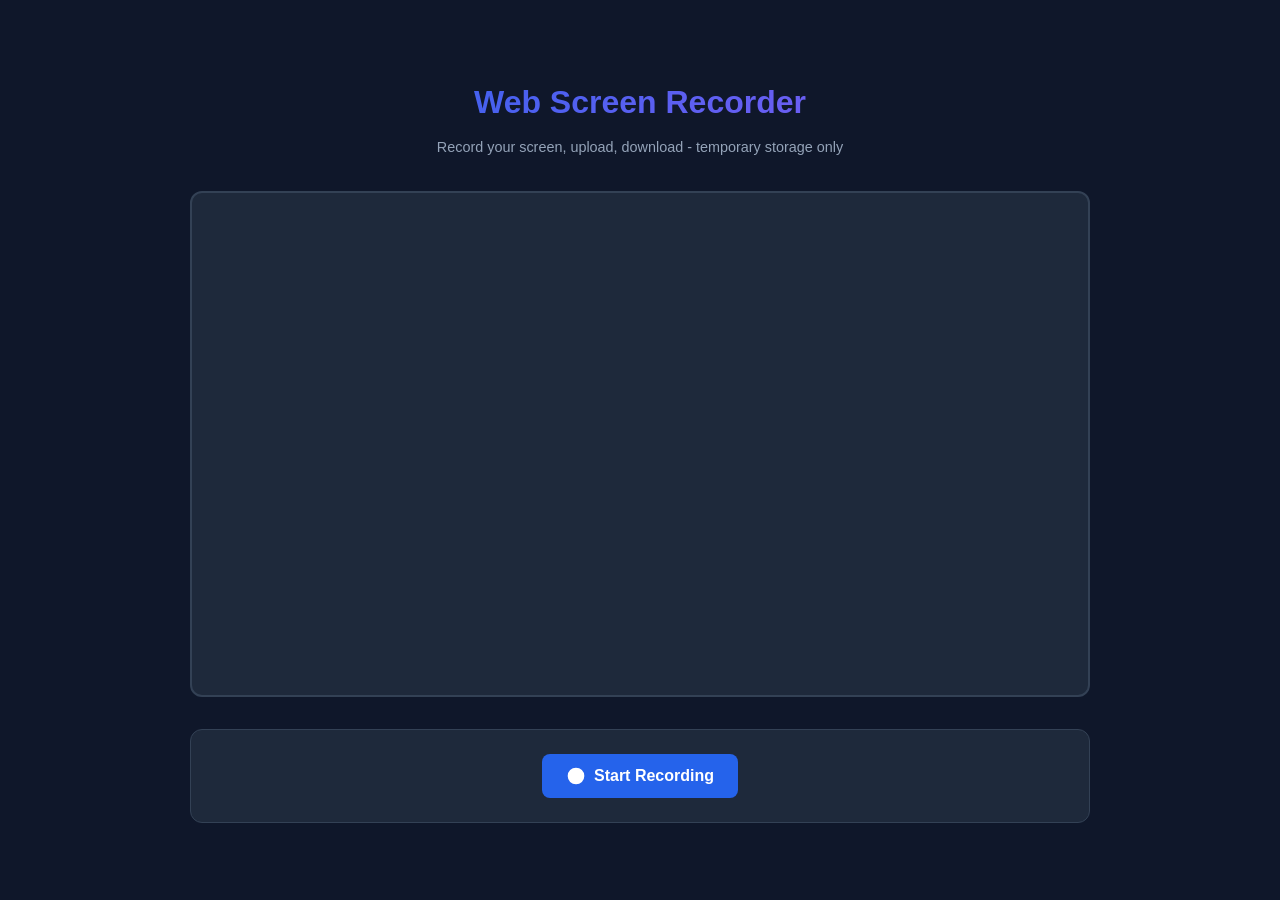
==== frontend/index.html @ 3c6b30fb "Initial commit: Screen recorder app with 3-hour support" ====
<!DOCTYPE html>
<html lang="en">
<head>
    <meta charset="UTF-8">
    <meta name="viewport" content="width=device-width, initial-scale=1.0">
    <title>Screen Recorder</title>
    <link rel="stylesheet" href="styles.css">
</head>
<body>
    <div class="container">
        <header>
            <h1>Web Screen Recorder</h1>
            <p class="subtitle">Record your screen, upload, download - temporary storage only</p>
        </header>

        <div class="video-section">
            <div class="video-container">
                <video id="liveVideo" autoplay muted playsinline></video>
                <video id="recordedVideo" controls></video>
            </div>
        </div>

        <div class="controls">
            <div id="idleControls" class="control-group">
                <button id="startBtn" class="btn btn-primary">
                    <svg width="20" height="20" viewBox="0 0 24 24" fill="currentColor">
                        <circle cx="12" cy="12" r="10"/>
                    </svg>
                    Start Recording
                </button>
            </div>

            <div id="recordingControls" class="control-group hidden">
                <div class="timer">
                    <span id="timerDisplay">00:00</span>
                </div>
                <button id="stopBtn" class="btn btn-danger">
                    <svg width="20" height="20" viewBox="0 0 24 24" fill="currentColor">
                        <rect x="6" y="6" width="12" height="12" rx="2"/>
                    </svg>
                    Stop Recording
                </button>
            </div>

            <div id="previewControls" class="control-group hidden">
                <button id="recordAgainBtn" class="btn btn-secondary">
                    Record Again
                </button>
                <button id="uploadBtn" class="btn btn-primary">
                    <svg width="20" height="20" viewBox="0 0 24 24" fill="none" stroke="currentColor" stroke-width="2">
                        <path d="M21 15v4a2 2 0 0 1-2 2H5a2 2 0 0 1-2-2v-4"/>
                        <polyline points="17,8 12,3 7,8"/>
                        <line x1="12" y1="3" x2="12" y2="15"/>
                    </svg>
                    Upload for Download
                </button>
            </div>

            <div id="uploadingControls" class="control-group hidden">
                <div class="progress">
                    <div class="spinner"></div>
                    <span>Uploading...</span>
                </div>
            </div>

            <div id="downloadControls" class="control-group hidden">
                <div class="info">
                    <svg width="20" height="20" viewBox="0 0 24 24" fill="none" stroke="currentColor" stroke-width="2">
                        <path d="M12 22s8-4 8-10V5l-8-3-8 3v7c0 6 8 10 8 10z"/>
                    </svg>
                    <span>Secure one-time download ready</span>
                </div>
                <a id="downloadLink" class="btn btn-success" href="#">
                    <svg width="20" height="20" viewBox="0 0 24 24" fill="none" stroke="currentColor" stroke-width="2">
                        <path d="M21 15v4a2 2 0 0 1-2 2H5a2 2 0 0 1-2-2v-4"/>
                        <polyline points="7,10 12,15 17,10"/>
                        <line x1="12" y1="15" x2="12" y2="3"/>
                    </svg>
                    Download Video
                </a>
                <button id="deleteBtn" class="btn btn-danger-small">
                    Delete
                </button>
            </div>

            <div id="expiredControls" class="control-group hidden">
                <div class="info info-warning">
                    <svg width="20" height="20" viewBox="0 0 24 24" fill="none" stroke="currentColor" stroke-width="2">
                        <circle cx="12" cy="12" r="10"/>
                        <line x1="12" y1="8" x2="12" y2="12"/>
                        <line x1="12" y1="16" x2="12.01" y2="16"/>
                    </svg>
                    <span>Download expired or deleted</span>
                </div>
                <button id="resetBtn" class="btn btn-secondary">
                    Record New Screen
                </button>
            </div>
        </div>

        <div id="message" class="message hidden"></div>
    </div>

    <script src="app.js"></script>
</body>
</html>
---- frontend/styles.css ----
* {
    margin: 0;
    padding: 0;
    box-sizing: border-box;
}

:root {
    --primary: #2563eb;
    --primary-hover: #1d4ed8;
    --danger: #dc2626;
    --danger-hover: #b91c1c;
    --success: #16a34a;
    --success-hover: #15803d;
    --bg: #0f172a;
    --bg-card: #1e293b;
    --text: #f8fafc;
    --text-muted: #94a3b8;
    --border: #334155;
}

body {
    font-family: -apple-system, BlinkMacSystemFont, 'Segoe UI', Roboto, Oxygen, Ubuntu, sans-serif;
    background: var(--bg);
    color: var(--text);
    line-height: 1.6;
    min-height: 100vh;
    display: flex;
    align-items: center;
    justify-content: center;
    padding: 20px;
}

.container {
    max-width: 900px;
    width: 100%;
}

header {
    text-align: center;
    margin-bottom: 2rem;
}

header h1 {
    font-size: 2rem;
    font-weight: 700;
    margin-bottom: 0.5rem;
    background: linear-gradient(135deg, var(--primary), #8b5cf6);
    -webkit-background-clip: text;
    -webkit-text-fill-color: transparent;
    background-clip: text;
}

.subtitle {
    color: var(--text-muted);
    font-size: 0.9rem;
}

.video-section {
    margin-bottom: 2rem;
}

.video-container {
    background: var(--bg-card);
    border: 2px solid var(--border);
    border-radius: 12px;
    overflow: hidden;
    aspect-ratio: 16/9;
    position: relative;
}

video {
    width: 100%;
    height: 100%;
    object-fit: cover;
    display: block;
}

#recordedVideo {
    display: none;
}

.controls {
    background: var(--bg-card);
    border: 1px solid var(--border);
    border-radius: 12px;
    padding: 1.5rem;
}

.control-group {
    display: flex;
    flex-direction: column;
    align-items: center;
    gap: 1rem;
}

.control-group.hidden {
    display: none;
}

.timer {
    font-size: 3rem;
    font-weight: 700;
    font-family: 'Courier New', monospace;
    color: var(--danger);
    text-shadow: 0 0 20px rgba(220, 38, 38, 0.5);
}

.btn {
    display: inline-flex;
    align-items: center;
    gap: 0.5rem;
    padding: 0.75rem 1.5rem;
    border: none;
    border-radius: 8px;
    font-size: 1rem;
    font-weight: 600;
    cursor: pointer;
    transition: all 0.2s ease;
    text-decoration: none;
    color: white;
}

.btn:disabled {
    opacity: 0.5;
    cursor: not-allowed;
}

.btn-primary {
    background: var(--primary);
}

.btn-primary:hover:not(:disabled) {
    background: var(--primary-hover);
    transform: translateY(-2px);
    box-shadow: 0 4px 12px rgba(37, 99, 235, 0.4);
}

.btn-danger {
    background: var(--danger);
}

.btn-danger:hover:not(:disabled) {
    background: var(--danger-hover);
    transform: translateY(-2px);
    box-shadow: 0 4px 12px rgba(220, 38, 38, 0.4);
}

.btn-danger-small {
    background: var(--danger);
    padding: 0.5rem 1rem;
    font-size: 0.9rem;
}

.btn-danger-small:hover {
    background: var(--danger-hover);
}

.btn-secondary {
    background: var(--border);
    color: var(--text);
}

.btn-secondary:hover {
    background: #475569;
}

.btn-success {
    background: var(--success);
}

.btn-success:hover:not(:disabled) {
    background: var(--success-hover);
    transform: translateY(-2px);
    box-shadow: 0 4px 12px rgba(22, 163, 74, 0.4);
}

.progress {
    display: flex;
    align-items: center;
    gap: 1rem;
    color: var(--text-muted);
}

.spinner {
    width: 24px;
    height: 24px;
    border: 3px solid var(--border);
    border-top-color: var(--primary);
    border-radius: 50%;
    animation: spin 1s linear infinite;
}

@keyframes spin {
    to { transform: rotate(360deg); }
}

.info {
    display: inline-flex;
    align-items: center;
    gap: 0.5rem;
    padding: 0.75rem 1rem;
    background: rgba(22, 163, 74, 0.1);
    border: 1px solid var(--success);
    border-radius: 8px;
    color: var(--success);
}

.info-warning {
    background: rgba(220, 38, 38, 0.1);
    border-color: var(--danger);
    color: var(--danger);
}

.message {
    margin-top: 1.5rem;
    padding: 1rem;
    border-radius: 8px;
    text-align: center;
    font-weight: 500;
}

.message.hidden {
    display: none;
}

.message.error {
    background: rgba(220, 38, 38, 0.1);
    border: 1px solid var(--danger);
    color: var(--danger);
}

.message.success {
    background: rgba(22, 163, 74, 0.1);
    border: 1px solid var(--success);
    color: var(--success);
}

.message.info {
    background: rgba(37, 99, 235, 0.1);
    border: 1px solid var(--primary);
    color: var(--primary);
}

@media (max-width: 640px) {
    header h1 {
        font-size: 1.5rem;
    }

    .timer {
        font-size: 2.5rem;
    }

    .btn {
        width: 100%;
        justify-content: center;
    }
}
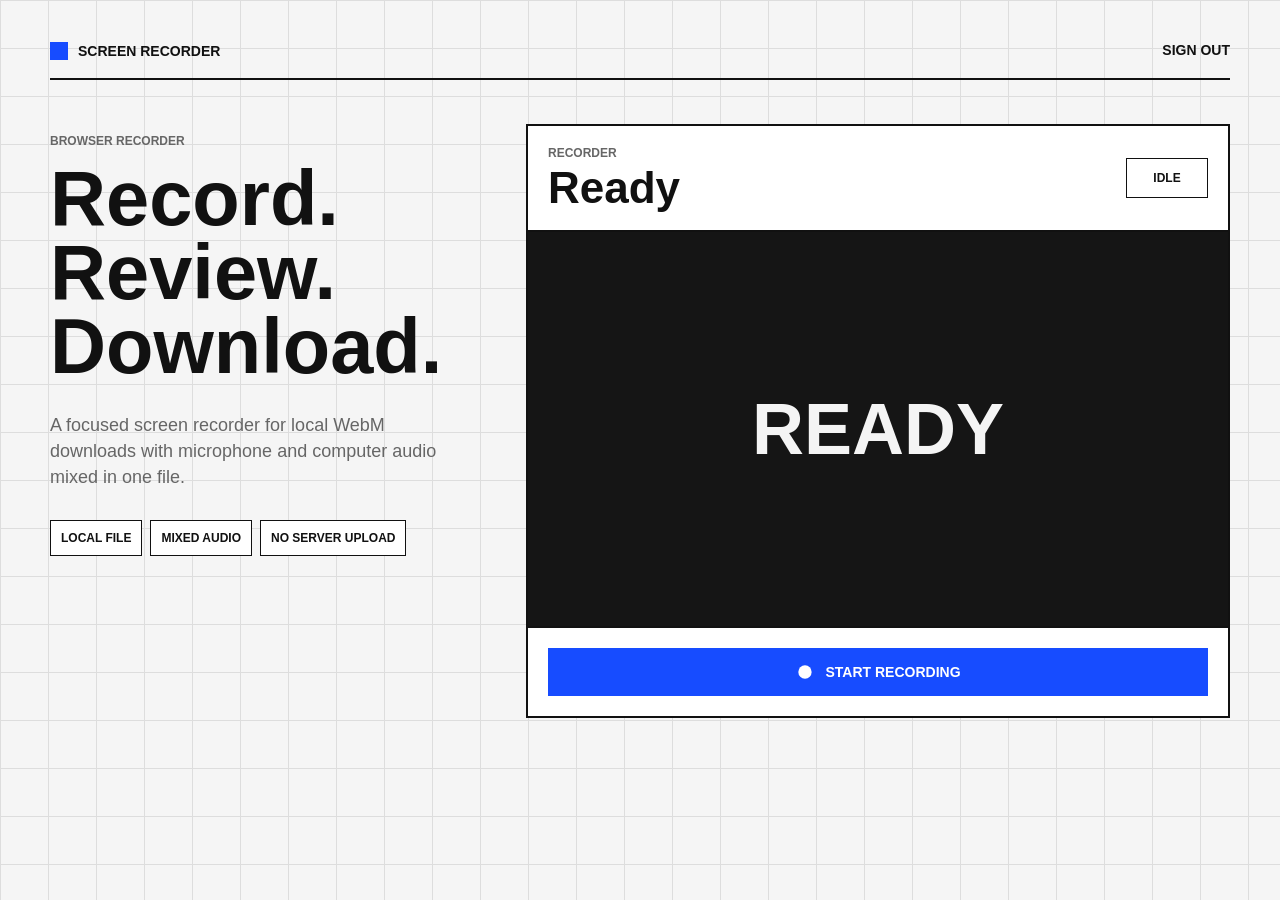
==== commit 50ef9998: "Update recorder direct download UI" ====
--- a/frontend/index.html
+++ b/frontend/index.html
@@ -4,103 +4,108 @@
     <meta charset="UTF-8">
     <meta name="viewport" content="width=device-width, initial-scale=1.0">
     <title>Screen Recorder</title>
-    <link rel="stylesheet" href="styles.css">
+    <link rel="stylesheet" href="styles.css?v=3.3.0">
 </head>
 <body>
-    <div class="container">
-        <header>
-            <h1>Web Screen Recorder</h1>
-            <p class="subtitle">Record your screen, upload, download - temporary storage only</p>
+    <div class="page-shell">
+        <header class="site-header" aria-label="Application header">
+            <a class="brand" href="/" aria-label="Screen Recorder home">
+                <span class="brand-mark" aria-hidden="true"></span>
+                <span>Screen Recorder</span>
+            </a>
+            <a class="logout-link" href="/auth/logout">Sign out</a>
         </header>
 
-        <div class="video-section">
-            <div class="video-container">
-                <video id="liveVideo" autoplay muted playsinline></video>
-                <video id="recordedVideo" controls></video>
-            </div>
-        </div>
+        <main class="hero-layout">
+            <section class="hero-copy" aria-labelledby="pageTitle">
+                <p class="eyebrow">Browser recorder</p>
+                <h1 id="pageTitle">Record. Review. Download.</h1>
+                <p class="hero-text">A focused screen recorder for local WebM downloads with microphone and computer audio mixed in one file.</p>
+                <div class="proof-row" aria-label="Recording properties">
+                    <span>Local file</span>
+                    <span>Mixed audio</span>
+                    <span>No server upload</span>
+                </div>
+            </section>
 
-        <div class="controls">
-            <div id="idleControls" class="control-group">
-                <button id="startBtn" class="btn btn-primary">
-                    <svg width="20" height="20" viewBox="0 0 24 24" fill="currentColor">
-                        <circle cx="12" cy="12" r="10"/>
-                    </svg>
-                    Start Recording
-                </button>
-            </div>
+            <section class="recorder-panel" aria-label="Screen recorder">
+                <div class="panel-header">
+                    <div>
+                        <p class="panel-kicker">Recorder</p>
+                        <h2 id="stateTitle">Ready</h2>
+                    </div>
+                    <div class="status-pill" id="statusPill">Idle</div>
+                </div>
 
-            <div id="recordingControls" class="control-group hidden">
-                <div class="timer">
-                    <span id="timerDisplay">00:00</span>
+                <div class="video-container" id="videoFrame" data-state="idle">
+                    <video id="liveVideo" autoplay muted playsinline></video>
+                    <video id="recordedVideo" controls></video>
                 </div>
-                <button id="stopBtn" class="btn btn-danger">
-                    <svg width="20" height="20" viewBox="0 0 24 24" fill="currentColor">
-                        <rect x="6" y="6" width="12" height="12" rx="2"/>
-                    </svg>
-                    Stop Recording
-                </button>
-            </div>
 
-            <div id="previewControls" class="control-group hidden">
-                <button id="recordAgainBtn" class="btn btn-secondary">
-                    Record Again
-                </button>
-                <button id="uploadBtn" class="btn btn-primary">
-                    <svg width="20" height="20" viewBox="0 0 24 24" fill="none" stroke="currentColor" stroke-width="2">
-                        <path d="M21 15v4a2 2 0 0 1-2 2H5a2 2 0 0 1-2-2v-4"/>
-                        <polyline points="17,8 12,3 7,8"/>
-                        <line x1="12" y1="3" x2="12" y2="15"/>
-                    </svg>
-                    Upload for Download
-                </button>
-            </div>
+                <div class="controls">
+                    <div id="idleControls" class="control-group">
+                        <button id="startBtn" class="btn btn-primary">
+                            <svg width="20" height="20" viewBox="0 0 24 24" fill="currentColor" aria-hidden="true">
+                                <circle cx="12" cy="12" r="8"/>
+                            </svg>
+                            Start Recording
+                        </button>
+                    </div>
 
-            <div id="uploadingControls" class="control-group hidden">
-                <div class="progress">
-                    <div class="spinner"></div>
-                    <span>Uploading...</span>
+                    <div id="recordingControls" class="control-group hidden">
+                        <div class="timer" aria-live="polite">
+                            <span id="timerDisplay">00:00</span>
+                        </div>
+                        <button id="stopBtn" class="btn btn-danger">
+                            <svg width="20" height="20" viewBox="0 0 24 24" fill="currentColor" aria-hidden="true">
+                                <rect x="7" y="7" width="10" height="10" rx="1"/>
+                            </svg>
+                            Stop Recording
+                        </button>
+                    </div>
+
+                    <div id="previewControls" class="control-group hidden">
+                        <div class="preview-info">
+                            <span id="fileSizeDisplay"></span>
+                        </div>
+                        <div class="button-row">
+                            <button id="directDownloadBtn" class="btn btn-primary">
+                                <svg width="20" height="20" viewBox="0 0 24 24" fill="none" stroke="currentColor" stroke-width="2" aria-hidden="true">
+                                    <path d="M21 15v4a2 2 0 0 1-2 2H5a2 2 0 0 1-2-2v-4"/>
+                                    <polyline points="7,10 12,15 17,10"/>
+                                    <line x1="12" y1="15" x2="12" y2="3"/>
+                                </svg>
+                                Download Now
+                            </button>
+                            <button id="recordAgainBtn" class="btn btn-secondary">
+                                Record Again
+                            </button>
+                            <button id="deleteBtn" class="btn btn-ghost">
+                                Delete
+                            </button>
+                        </div>
+                    </div>
+
+                    <div id="deletedControls" class="control-group hidden">
+                        <div class="info info-warning">
+                            <svg width="20" height="20" viewBox="0 0 24 24" fill="none" stroke="currentColor" stroke-width="2" aria-hidden="true">
+                                <circle cx="12" cy="12" r="10"/>
+                                <line x1="12" y1="8" x2="12" y2="12"/>
+                                <line x1="12" y1="16" x2="12.01" y2="16"/>
+                            </svg>
+                            <span>Recording deleted</span>
+                        </div>
+                        <button id="resetBtn" class="btn btn-secondary">
+                            Record New Screen
+                        </button>
+                    </div>
                 </div>
-            </div>
+            </section>
+        </main>
 
-            <div id="downloadControls" class="control-group hidden">
-                <div class="info">
-                    <svg width="20" height="20" viewBox="0 0 24 24" fill="none" stroke="currentColor" stroke-width="2">
-                        <path d="M12 22s8-4 8-10V5l-8-3-8 3v7c0 6 8 10 8 10z"/>
-                    </svg>
-                    <span>Secure one-time download ready</span>
-                </div>
-                <a id="downloadLink" class="btn btn-success" href="#">
-                    <svg width="20" height="20" viewBox="0 0 24 24" fill="none" stroke="currentColor" stroke-width="2">
-                        <path d="M21 15v4a2 2 0 0 1-2 2H5a2 2 0 0 1-2-2v-4"/>
-                        <polyline points="7,10 12,15 17,10"/>
-                        <line x1="12" y1="15" x2="12" y2="3"/>
-                    </svg>
-                    Download Video
-                </a>
-                <button id="deleteBtn" class="btn btn-danger-small">
-                    Delete
-                </button>
-            </div>
-
-            <div id="expiredControls" class="control-group hidden">
-                <div class="info info-warning">
-                    <svg width="20" height="20" viewBox="0 0 24 24" fill="none" stroke="currentColor" stroke-width="2">
-                        <circle cx="12" cy="12" r="10"/>
-                        <line x1="12" y1="8" x2="12" y2="12"/>
-                        <line x1="12" y1="16" x2="12.01" y2="16"/>
-                    </svg>
-                    <span>Download expired or deleted</span>
-                </div>
-                <button id="resetBtn" class="btn btn-secondary">
-                    Record New Screen
-                </button>
-            </div>
-        </div>
-
-        <div id="message" class="message hidden"></div>
+        <div id="message" class="message hidden" role="status" aria-live="polite"></div>
     </div>
 
-    <script src="app.js"></script>
+    <script src="app.js?v=3.3.0"></script>
 </body>
 </html>
--- a/frontend/styles.css
+++ b/frontend/styles.css
@@ -5,70 +5,224 @@
 }
 
 :root {
-    --primary: #2563eb;
-    --primary-hover: #1d4ed8;
-    --danger: #dc2626;
-    --danger-hover: #b91c1c;
-    --success: #16a34a;
-    --success-hover: #15803d;
-    --bg: #0f172a;
-    --bg-card: #1e293b;
-    --text: #f8fafc;
-    --text-muted: #94a3b8;
-    --border: #334155;
+    --surface: #f5f5f5;
+    --surface-strong: #ffffff;
+    --ink: #111111;
+    --muted: #666666;
+    --line: #dddddd;
+    --line-strong: #111111;
+    --primary: #174cff;
+    --primary-hover: #0d36bd;
+    --danger: #d7261e;
+    --danger-hover: #a71d17;
+    --success: #136f3f;
+    --focus: #ffb000;
+}
+
+html {
+    min-height: 100%;
 }
 
 body {
-    font-family: -apple-system, BlinkMacSystemFont, 'Segoe UI', Roboto, Oxygen, Ubuntu, sans-serif;
-    background: var(--bg);
-    color: var(--text);
-    line-height: 1.6;
+    min-width: 1120px;
     min-height: 100vh;
-    display: flex;
+    background:
+        linear-gradient(var(--line) 1px, transparent 1px),
+        linear-gradient(90deg, var(--line) 1px, transparent 1px),
+        var(--surface);
+    background-size: 48px 48px;
+    color: var(--ink);
+    font-family: Arial, Helvetica, sans-serif;
+    font-size: 16px;
+    line-height: 1.5;
+}
+
+button,
+a {
+    touch-action: manipulation;
+}
+
+button:focus-visible,
+a:focus-visible,
+input:focus-visible {
+    outline: 3px solid var(--focus);
+    outline-offset: 3px;
+}
+
+.page-shell {
+    width: 1180px;
+    margin: 0 auto;
+    padding: 24px 0 32px;
+}
+
+.site-header {
+    min-height: 56px;
+    display: flex;
+    align-items: center;
+    justify-content: space-between;
+    gap: 16px;
+    border-bottom: 2px solid var(--line-strong);
+    margin-bottom: 44px;
+}
+
+.brand {
+    display: inline-flex;
+    align-items: center;
+    gap: 10px;
+    color: var(--ink);
+    font-size: 0.875rem;
+    font-weight: 700;
+    letter-spacing: 0;
+    text-decoration: none;
+    text-transform: uppercase;
+}
+
+.brand-mark {
+    width: 18px;
+    height: 18px;
+    background: var(--primary);
+    display: inline-block;
+}
+
+.logout-link {
+    color: var(--ink);
+    font-size: 0.875rem;
+    font-weight: 700;
+    text-decoration: none;
+    text-transform: uppercase;
+    border-bottom: 2px solid transparent;
+}
+
+.logout-link:hover {
+    border-color: var(--ink);
+}
+
+.hero-layout {
+    display: grid;
+    grid-template-columns: 420px 704px;
+    gap: 56px;
+    align-items: start;
+}
+
+.hero-copy {
+    padding-top: 10px;
+}
+
+.eyebrow,
+.panel-kicker {
+    color: var(--muted);
+    font-size: 0.75rem;
+    font-weight: 700;
+    line-height: 1.2;
+    text-transform: uppercase;
+}
+
+.hero-copy h1 {
+    max-width: 520px;
+    margin-top: 14px;
+    font-size: 4.85rem;
+    font-weight: 700;
+    line-height: 0.95;
+    overflow-wrap: break-word;
+}
+
+.hero-text {
+    max-width: 480px;
+    margin-top: 28px;
+    color: var(--muted);
+    font-size: 1.125rem;
+    line-height: 1.45;
+    overflow-wrap: break-word;
+}
+
+.proof-row {
+    display: flex;
+    flex-wrap: wrap;
+    gap: 8px;
+    margin-top: 30px;
+}
+
+.proof-row span {
+    min-height: 36px;
+    display: inline-flex;
+    align-items: center;
+    border: 1px solid var(--line-strong);
+    background: var(--surface-strong);
+    padding: 6px 10px;
+    font-size: 0.75rem;
+    font-weight: 700;
+    text-transform: uppercase;
+}
+
+.recorder-panel {
+    background: var(--surface-strong);
+    border: 2px solid var(--line-strong);
+}
+
+.panel-header {
+    min-height: 90px;
+    display: flex;
+    align-items: center;
+    justify-content: space-between;
+    gap: 18px;
+    padding: 20px;
+    border-bottom: 2px solid var(--line-strong);
+}
+
+.panel-header h2 {
+    margin-top: 6px;
+    font-size: 2.75rem;
+    font-weight: 700;
+    line-height: 1;
+}
+
+.status-pill {
+    min-width: 82px;
+    min-height: 40px;
+    display: inline-flex;
     align-items: center;
     justify-content: center;
-    padding: 20px;
-}
-
-.container {
-    max-width: 900px;
-    width: 100%;
-}
-
-header {
-    text-align: center;
-    margin-bottom: 2rem;
-}
-
-header h1 {
-    font-size: 2rem;
-    font-weight: 700;
-    margin-bottom: 0.5rem;
-    background: linear-gradient(135deg, var(--primary), #8b5cf6);
-    -webkit-background-clip: text;
-    -webkit-text-fill-color: transparent;
-    background-clip: text;
-}
-
-.subtitle {
-    color: var(--text-muted);
-    font-size: 0.9rem;
-}
-
-.video-section {
-    margin-bottom: 2rem;
+    border: 1px solid var(--line-strong);
+    color: var(--ink);
+    font-size: 0.75rem;
+    font-weight: 700;
+    text-transform: uppercase;
 }
 
 .video-container {
-    background: var(--bg-card);
-    border: 2px solid var(--border);
-    border-radius: 12px;
+    position: relative;
+    aspect-ratio: 16 / 9;
     overflow: hidden;
-    aspect-ratio: 16/9;
+    background: #151515;
+}
+
+.video-container::before {
+    content: "Ready";
+    position: absolute;
+    inset: 0;
+    z-index: 2;
+    display: grid;
+    place-items: center;
+    color: #f4f4f4;
+    font-size: 4.5rem;
+    font-weight: 700;
+    line-height: 1;
+    text-transform: uppercase;
+    pointer-events: none;
+}
+
+.video-container[data-state="recording"]::before,
+.video-container[data-state="stopped"]::before {
+    content: "";
+}
+
+.video-container[data-state="deleted"]::before {
+    content: "Deleted";
+}
+
+video {
     position: relative;
-}
-
-video {
+    z-index: 1;
     width: 100%;
     height: 100%;
     object-fit: cover;
@@ -80,17 +234,15 @@
 }
 
 .controls {
-    background: var(--bg-card);
-    border: 1px solid var(--border);
-    border-radius: 12px;
-    padding: 1.5rem;
+    padding: 20px;
+    border-top: 2px solid var(--line-strong);
 }
 
 .control-group {
     display: flex;
     flex-direction: column;
-    align-items: center;
-    gap: 1rem;
+    align-items: stretch;
+    gap: 12px;
 }
 
 .control-group.hidden {
@@ -98,26 +250,33 @@
 }
 
 .timer {
-    font-size: 3rem;
-    font-weight: 700;
-    font-family: 'Courier New', monospace;
     color: var(--danger);
-    text-shadow: 0 0 20px rgba(220, 38, 38, 0.5);
+    font-family: "Courier New", monospace;
+    font-size: 5rem;
+    font-weight: 700;
+    line-height: 1;
+    font-variant-numeric: tabular-nums;
 }
 
 .btn {
-    display: inline-flex;
-    align-items: center;
-    gap: 0.5rem;
-    padding: 0.75rem 1.5rem;
-    border: none;
-    border-radius: 8px;
-    font-size: 1rem;
-    font-weight: 600;
+    min-height: 48px;
+    display: inline-flex;
+    align-items: center;
+    justify-content: center;
+    gap: 10px;
+    padding: 12px 18px;
+    border: 2px solid var(--line-strong);
+    border-radius: 0;
+    color: var(--ink);
+    background: var(--surface-strong);
+    font: inherit;
+    font-size: 0.875rem;
+    font-weight: 700;
+    line-height: 1;
+    text-decoration: none;
+    text-transform: uppercase;
     cursor: pointer;
-    transition: all 0.2s ease;
-    text-decoration: none;
-    color: white;
+    transition: background 160ms ease, color 160ms ease, border-color 160ms ease;
 }
 
 .btn:disabled {
@@ -127,96 +286,83 @@
 
 .btn-primary {
     background: var(--primary);
+    border-color: var(--primary);
+    color: #ffffff;
 }
 
 .btn-primary:hover:not(:disabled) {
     background: var(--primary-hover);
-    transform: translateY(-2px);
-    box-shadow: 0 4px 12px rgba(37, 99, 235, 0.4);
+    border-color: var(--primary-hover);
 }
 
 .btn-danger {
     background: var(--danger);
+    border-color: var(--danger);
+    color: #ffffff;
 }
 
 .btn-danger:hover:not(:disabled) {
     background: var(--danger-hover);
-    transform: translateY(-2px);
-    box-shadow: 0 4px 12px rgba(220, 38, 38, 0.4);
-}
-
-.btn-danger-small {
-    background: var(--danger);
-    padding: 0.5rem 1rem;
-    font-size: 0.9rem;
-}
-
-.btn-danger-small:hover {
-    background: var(--danger-hover);
-}
-
-.btn-secondary {
-    background: var(--border);
-    color: var(--text);
-}
-
-.btn-secondary:hover {
-    background: #475569;
-}
-
-.btn-success {
-    background: var(--success);
-}
-
-.btn-success:hover:not(:disabled) {
-    background: var(--success-hover);
-    transform: translateY(-2px);
-    box-shadow: 0 4px 12px rgba(22, 163, 74, 0.4);
-}
-
-.progress {
-    display: flex;
-    align-items: center;
-    gap: 1rem;
-    color: var(--text-muted);
-}
-
-.spinner {
-    width: 24px;
-    height: 24px;
-    border: 3px solid var(--border);
-    border-top-color: var(--primary);
-    border-radius: 50%;
-    animation: spin 1s linear infinite;
-}
-
-@keyframes spin {
-    to { transform: rotate(360deg); }
+    border-color: var(--danger-hover);
+}
+
+.btn-secondary:hover,
+.btn-ghost:hover {
+    background: var(--ink);
+    color: var(--surface-strong);
+}
+
+.btn-ghost {
+    color: var(--danger);
+}
+
+.preview-info {
+    color: var(--muted);
+    font-size: 0.875rem;
+    font-weight: 700;
+    text-transform: uppercase;
+}
+
+.button-row {
+    display: grid;
+    grid-template-columns: 1.4fr 1fr 0.8fr;
+    gap: 10px;
 }
 
 .info {
-    display: inline-flex;
-    align-items: center;
-    gap: 0.5rem;
-    padding: 0.75rem 1rem;
-    background: rgba(22, 163, 74, 0.1);
+    min-height: 48px;
+    display: inline-flex;
+    align-items: center;
+    gap: 10px;
     border: 1px solid var(--success);
-    border-radius: 8px;
     color: var(--success);
+    padding: 10px 12px;
+    font-size: 0.875rem;
+    font-weight: 700;
+    text-transform: uppercase;
 }
 
 .info-warning {
-    background: rgba(220, 38, 38, 0.1);
     border-color: var(--danger);
     color: var(--danger);
 }
 
 .message {
-    margin-top: 1.5rem;
-    padding: 1rem;
-    border-radius: 8px;
-    text-align: center;
-    font-weight: 500;
+    position: fixed;
+    right: 24px;
+    bottom: 24px;
+    z-index: 10;
+    max-width: min(420px, calc(100vw - 48px));
+    min-height: 48px;
+    display: flex;
+    align-items: center;
+    border: 2px solid var(--line-strong);
+    background: var(--surface-strong);
+    padding: 12px 14px;
+    color: var(--ink);
+    font-size: 0.875rem;
+    font-weight: 700;
+    text-transform: uppercase;
 }
 
 .message.hidden {
@@ -224,34 +370,16 @@
 }
 
 .message.error {
-    background: rgba(220, 38, 38, 0.1);
-    border: 1px solid var(--danger);
+    border-color: var(--danger);
     color: var(--danger);
 }
 
 .message.success {
-    background: rgba(22, 163, 74, 0.1);
-    border: 1px solid var(--success);
+    border-color: var(--success);
     color: var(--success);
 }
 
 .message.info {
-    background: rgba(37, 99, 235, 0.1);
-    border: 1px solid var(--primary);
+    border-color: var(--primary);
     color: var(--primary);
 }
-
-@media (max-width: 640px) {
-    header h1 {
-        font-size: 1.5rem;
-    }
-
-    .timer {
-        font-size: 2.5rem;
-    }
-
-    .btn {
-        width: 100%;
-        justify-content: center;
-    }
-}
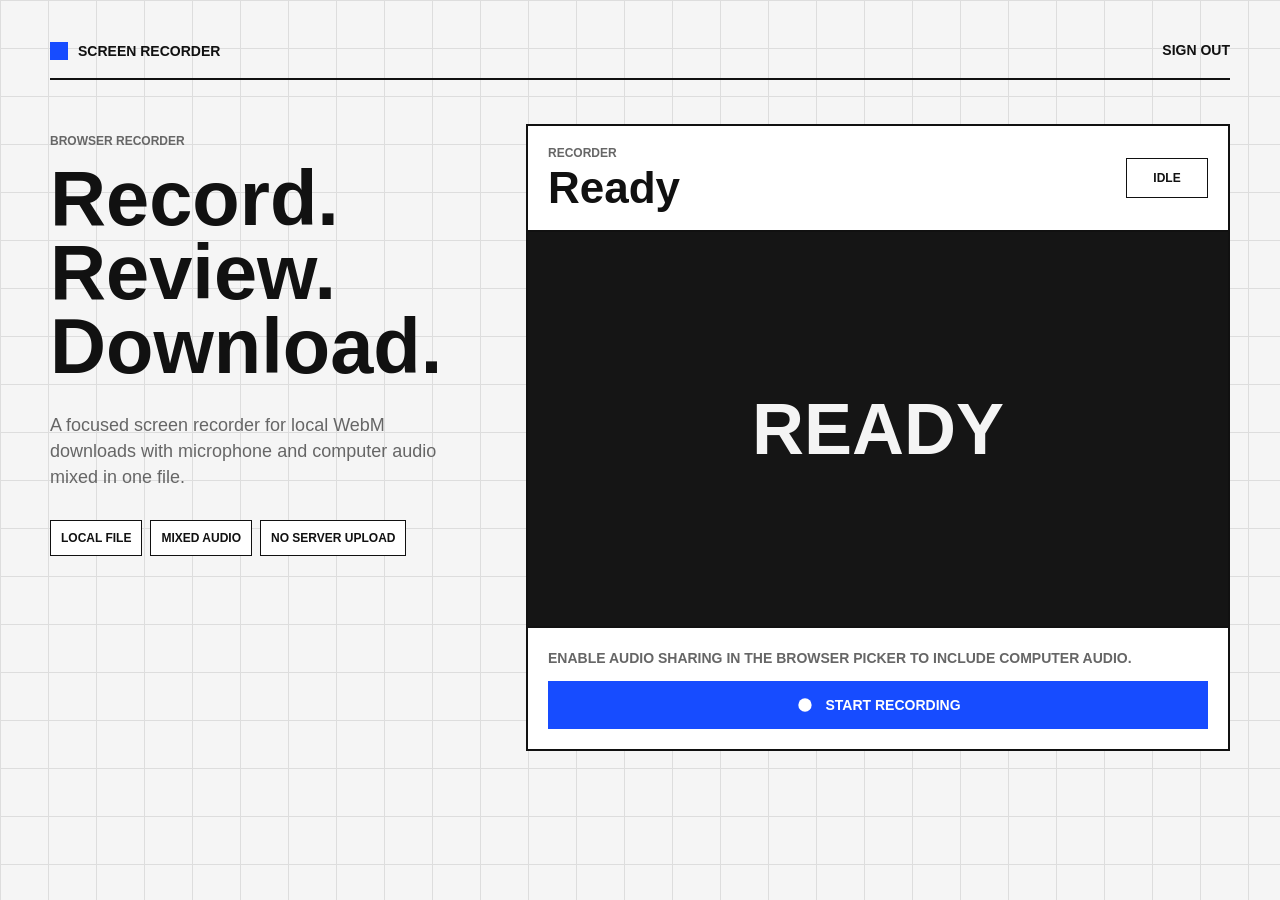
==== commit e0033970: "Improve mixed audio recording" ====
--- a/frontend/index.html
+++ b/frontend/index.html
@@ -43,7 +43,8 @@
                 </div>
 
                 <div class="controls">
-                    <div id="idleControls" class="control-group">
+                <div id="idleControls" class="control-group">
+                        <p class="audio-hint">Enable audio sharing in the browser picker to include computer audio.</p>
                         <button id="startBtn" class="btn btn-primary">
                             <svg width="20" height="20" viewBox="0 0 24 24" fill="currentColor" aria-hidden="true">
                                 <circle cx="12" cy="12" r="8"/>
--- a/frontend/styles.css
+++ b/frontend/styles.css
@@ -323,6 +323,13 @@
     text-transform: uppercase;
 }
 
+.audio-hint {
+    color: var(--muted);
+    font-size: 0.875rem;
+    font-weight: 700;
+    text-transform: uppercase;
+}
+
 .button-row {
     display: grid;
     grid-template-columns: 1.4fr 1fr 0.8fr;
